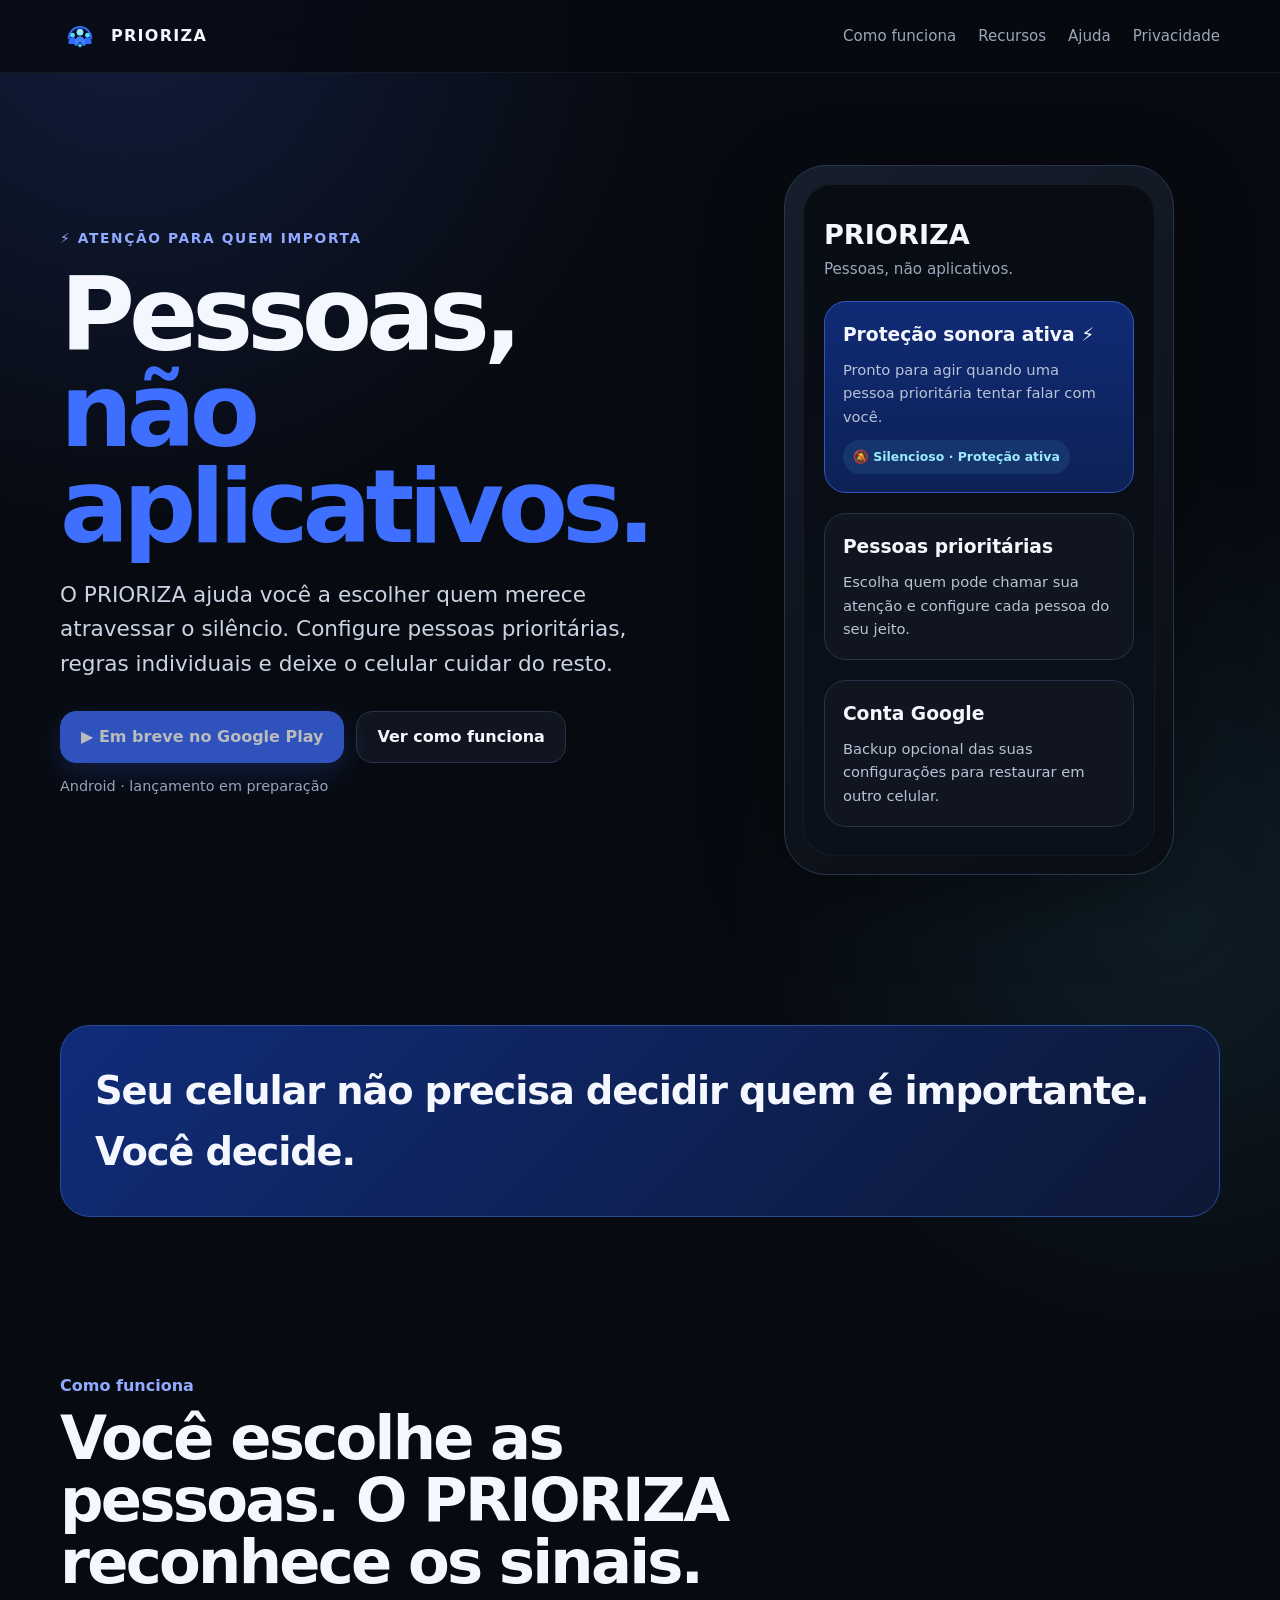
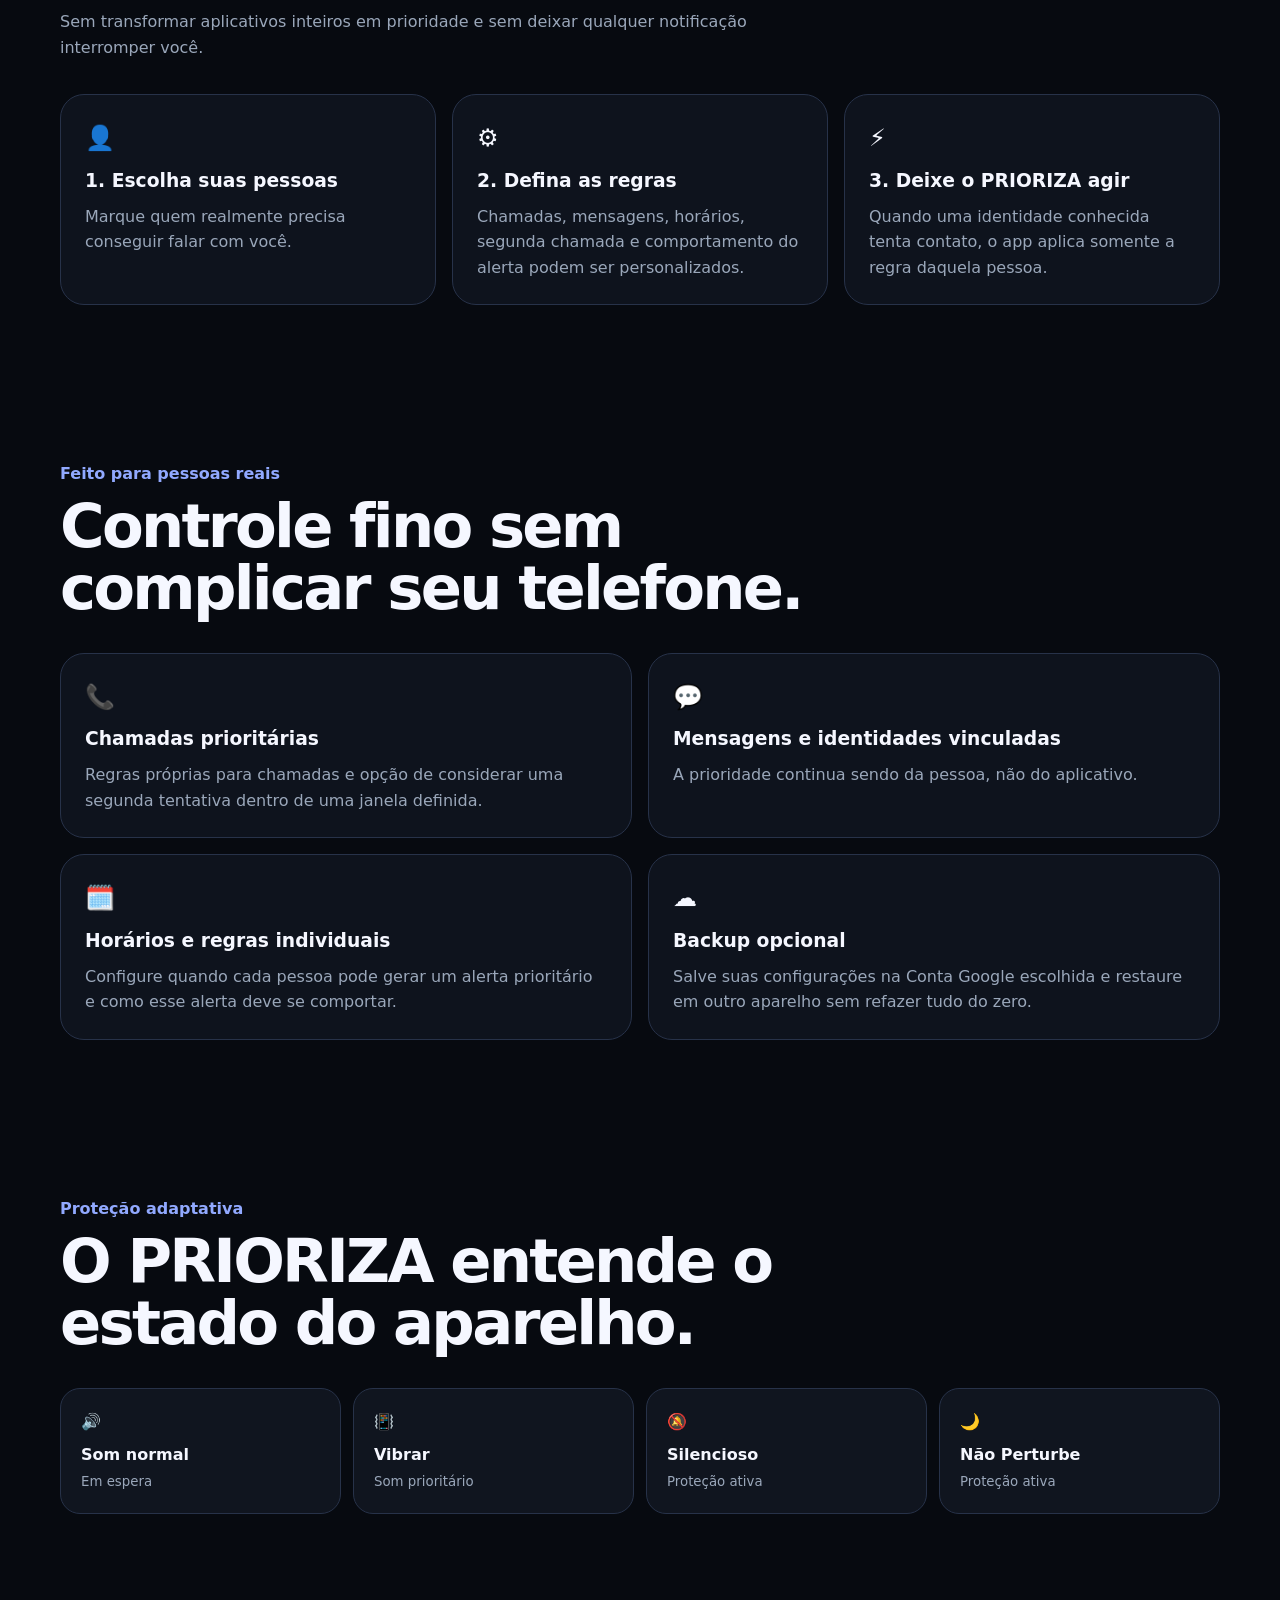
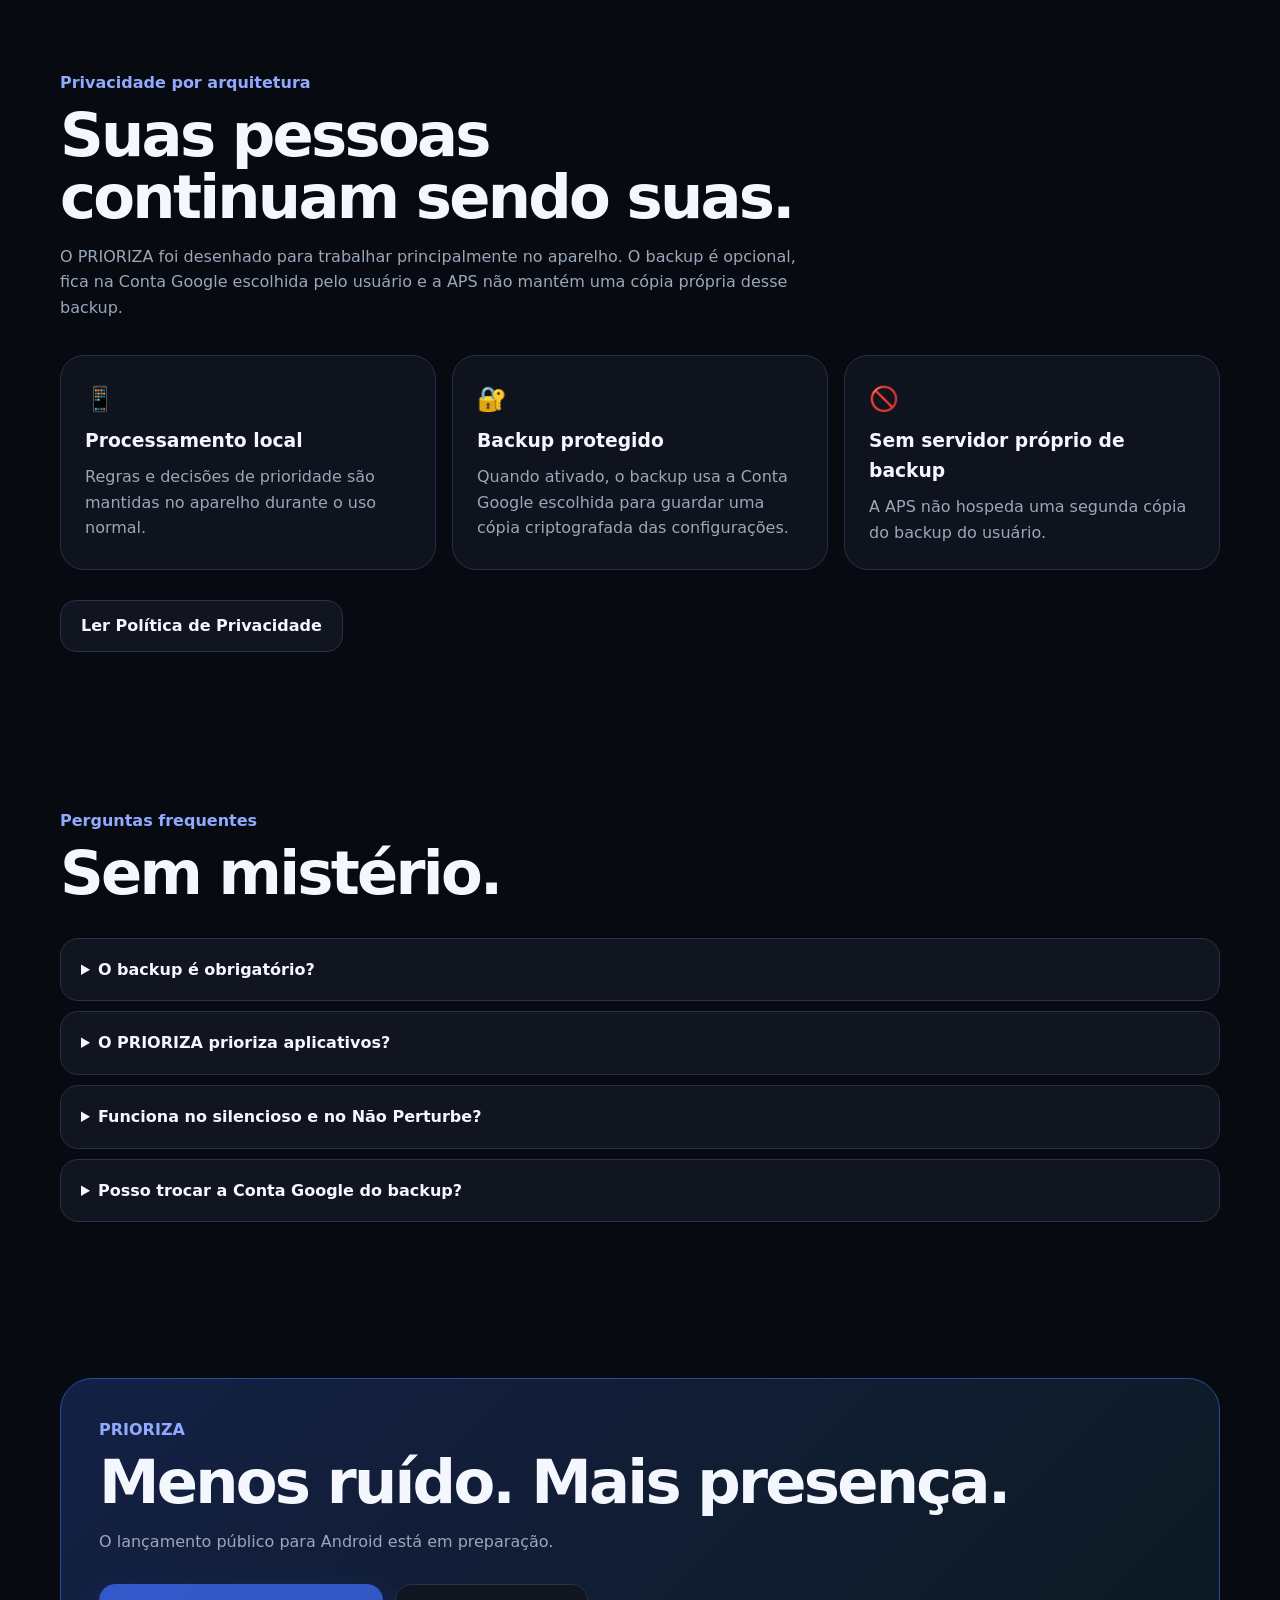
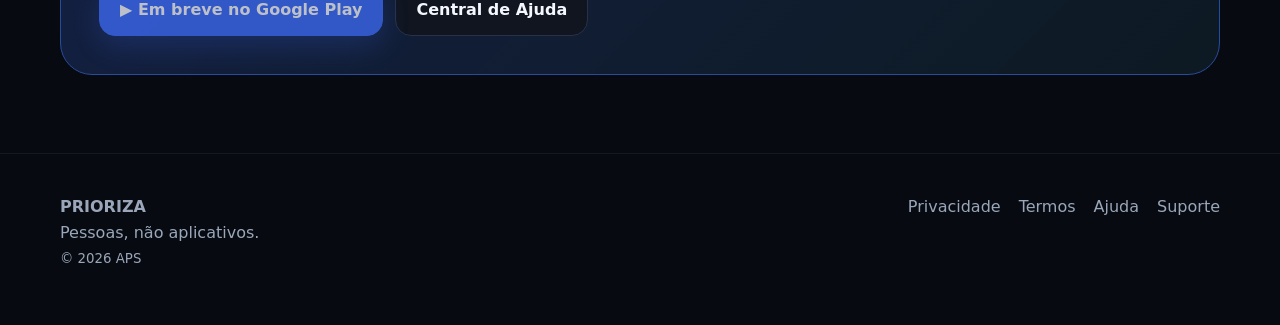
==== index.html @ 07814056 "Cria landing page oficial do PRIORIZA" ====
<!doctype html><html lang="pt-BR"><head><meta charset="utf-8"><meta name="viewport" content="width=device-width,initial-scale=1"><meta name="description" content="PRIORIZA — pessoas, não aplicativos. Escolha quem pode chamar sua atenção quando realmente importa."><meta name="theme-color" content="#070A10"><title>PRIORIZA — Pessoas, não aplicativos.</title><link rel="icon" href="assets/logo.svg"><link rel="stylesheet" href="styles.css"></head><body>
<header class="nav"><div class="container nav-in"><a class="brand" href="./"><img src="assets/logo.svg" alt=""><span>PRIORIZA</span></a><nav class="nav-links"><a href="#como-funciona">Como funciona</a><a href="#recursos">Recursos</a><a href="ajuda/">Ajuda</a><a href="privacidade/">Privacidade</a></nav></div></header>
<main>
<section class="hero"><div class="container hero-grid"><div><div class="eyebrow">⚡ Atenção para quem importa</div><h1>Pessoas, <span>não aplicativos.</span></h1><p class="lead">O PRIORIZA ajuda você a escolher quem merece atravessar o silêncio. Configure pessoas prioritárias, regras individuais e deixe o celular cuidar do resto.</p><div class="actions"><a class="btn btn-primary btn-disabled" href="#google-play" data-play-link aria-disabled="true">▶ Em breve no Google Play</a><a class="btn btn-secondary" href="#como-funciona">Ver como funciona</a></div><p class="note">Android · lançamento em preparação</p></div>
<div class="phone"><div class="phone-screen"><div class="phone-title">PRIORIZA</div><div class="phone-sub">Pessoas, não aplicativos.</div><div class="app-card active"><h3>Proteção sonora ativa ⚡</h3><p>Pronto para agir quando uma pessoa prioritária tentar falar com você.</p><span class="pill">🔕 Silencioso · Proteção ativa</span></div><div class="app-card"><h3>Pessoas prioritárias</h3><p>Escolha quem pode chamar sua atenção e configure cada pessoa do seu jeito.</p></div><div class="app-card"><h3>Conta Google</h3><p>Backup opcional das suas configurações para restaurar em outro celular.</p></div></div></div></div></section>
<section class="section"><div class="container"><div class="quote">Seu celular não precisa decidir quem é importante. Você decide.</div></div></section>
<section class="section" id="como-funciona"><div class="container"><div class="section-head"><div class="kicker">Como funciona</div><h2>Você escolhe as pessoas. O PRIORIZA reconhece os sinais.</h2><p>Sem transformar aplicativos inteiros em prioridade e sem deixar qualquer notificação interromper você.</p></div><div class="grid-3"><article class="card"><div class="icon">👤</div><h3>1. Escolha suas pessoas</h3><p>Marque quem realmente precisa conseguir falar com você.</p></article><article class="card"><div class="icon">⚙️</div><h3>2. Defina as regras</h3><p>Chamadas, mensagens, horários, segunda chamada e comportamento do alerta podem ser personalizados.</p></article><article class="card"><div class="icon">⚡</div><h3>3. Deixe o PRIORIZA agir</h3><p>Quando uma identidade conhecida tenta contato, o app aplica somente a regra daquela pessoa.</p></article></div></div></section>
<section class="section" id="recursos"><div class="container"><div class="section-head"><div class="kicker">Feito para pessoas reais</div><h2>Controle fino sem complicar seu telefone.</h2></div><div class="grid-2"><article class="card"><div class="icon">📞</div><h3>Chamadas prioritárias</h3><p>Regras próprias para chamadas e opção de considerar uma segunda tentativa dentro de uma janela definida.</p></article><article class="card"><div class="icon">💬</div><h3>Mensagens e identidades vinculadas</h3><p>A prioridade continua sendo da pessoa, não do aplicativo.</p></article><article class="card"><div class="icon">🗓️</div><h3>Horários e regras individuais</h3><p>Configure quando cada pessoa pode gerar um alerta prioritário e como esse alerta deve se comportar.</p></article><article class="card"><div class="icon">☁️</div><h3>Backup opcional</h3><p>Salve suas configurações na Conta Google escolhida e restaure em outro aparelho sem refazer tudo do zero.</p></article></div></div></section>
<section class="section"><div class="container"><div class="section-head"><div class="kicker">Proteção adaptativa</div><h2>O PRIORIZA entende o estado do aparelho.</h2></div><div class="modes"><div class="mode"><span>🔊</span><strong>Som normal</strong><small>Em espera</small></div><div class="mode"><span>📳</span><strong>Vibrar</strong><small>Som prioritário</small></div><div class="mode"><span>🔕</span><strong>Silencioso</strong><small>Proteção ativa</small></div><div class="mode"><span>🌙</span><strong>Não Perturbe</strong><small>Proteção ativa</small></div></div></div></section>
<section class="section"><div class="container"><div class="section-head"><div class="kicker">Privacidade por arquitetura</div><h2>Suas pessoas continuam sendo suas.</h2><p>O PRIORIZA foi desenhado para trabalhar principalmente no aparelho. O backup é opcional, fica na Conta Google escolhida pelo usuário e a APS não mantém uma cópia própria desse backup.</p></div><div class="grid-3"><article class="card"><div class="icon">📱</div><h3>Processamento local</h3><p>Regras e decisões de prioridade são mantidas no aparelho durante o uso normal.</p></article><article class="card"><div class="icon">🔐</div><h3>Backup protegido</h3><p>Quando ativado, o backup usa a Conta Google escolhida para guardar uma cópia criptografada das configurações.</p></article><article class="card"><div class="icon">🚫</div><h3>Sem servidor próprio de backup</h3><p>A APS não hospeda uma segunda cópia do backup do usuário.</p></article></div><div class="actions"><a class="btn btn-secondary" href="privacidade/">Ler Política de Privacidade</a></div></div></section>
<section class="section"><div class="container"><div class="section-head"><div class="kicker">Perguntas frequentes</div><h2>Sem mistério.</h2></div><div class="faq"><details><summary>O backup é obrigatório?</summary><p>Não. O PRIORIZA funciona sem Conta Google. O backup é uma opção para facilitar a restauração em outro aparelho.</p></details><details><summary>O PRIORIZA prioriza aplicativos?</summary><p>Não. A proposta é priorizar pessoas e aplicar regras apenas quando o app consegue reconhecer uma identidade vinculada àquela pessoa.</p></details><details><summary>Funciona no silencioso e no Não Perturbe?</summary><p>O PRIORIZA possui uma proteção própria preparada para esses estados, respeitando as permissões e configurações do Android.</p></details><details><summary>Posso trocar a Conta Google do backup?</summary><p>Sim. A área Conta permite visualizar o e-mail conectado e escolher outra Conta Google.</p></details></div></div></section>
<section class="section"><div class="container cta"><div class="kicker">PRIORIZA</div><h2>Menos ruído. Mais presença.</h2><p class="muted">O lançamento público para Android está em preparação.</p><div class="actions"><a class="btn btn-primary btn-disabled" href="#google-play" data-play-link>▶ Em breve no Google Play</a><a class="btn btn-secondary" href="ajuda/">Central de Ajuda</a></div></div></section>
</main>
<footer class="footer"><div class="container footer-in"><div><strong>PRIORIZA</strong><br>Pessoas, não aplicativos.<br><small>© <span data-year></span> APS</small></div><div class="footer-links"><a href="privacidade/">Privacidade</a><a href="termos/">Termos</a><a href="ajuda/">Ajuda</a><a href="suporte/">Suporte</a></div></div></footer><script src="script.js"></script></body></html>
---- styles.css ----
:root{--primary:#3F6FFF;--primary2:#2F6BFF;--cyan:#59D7FF;--bg:#070A10;--surface:#10151F;--surface2:#171E2B;--text:#F5F7FF;--muted:#9AA7BA;--outline:#273249;--max:1160px}
*{box-sizing:border-box}html{scroll-behavior:smooth}body{margin:0;background:radial-gradient(circle at 10% 0%,rgba(63,111,255,.18),transparent 34rem),radial-gradient(circle at 92% 18%,rgba(89,215,255,.09),transparent 28rem),var(--bg);color:var(--text);font:16px/1.6 Inter,ui-sans-serif,system-ui,-apple-system,BlinkMacSystemFont,"Segoe UI",sans-serif}a{color:inherit;text-decoration:none}.container{width:min(calc(100% - 32px),var(--max));margin:auto}.nav{position:sticky;top:0;z-index:20;background:rgba(7,10,16,.78);backdrop-filter:blur(18px);border-bottom:1px solid rgba(255,255,255,.06)}.nav-in{height:72px;display:flex;align-items:center;justify-content:space-between;gap:22px}.brand{display:flex;align-items:center;gap:11px;font-weight:900;letter-spacing:.08em}.brand img{width:40px;height:40px}.nav-links{display:flex;gap:22px;color:var(--muted);font-size:.94rem}.nav-links a:hover{color:var(--text)}
.hero{padding:92px 0 72px}.hero-grid{display:grid;grid-template-columns:1.12fr .88fr;gap:64px;align-items:center}.eyebrow{color:#91A9FF;font-weight:800;font-size:.86rem;text-transform:uppercase;letter-spacing:.12em}h1{font-size:clamp(3.2rem,8vw,6.7rem);line-height:.94;margin:18px 0 22px;letter-spacing:-.06em}h1 span{color:var(--primary)}.lead{font-size:clamp(1.08rem,2vw,1.35rem);color:#CAD4E5;max-width:720px}.actions{display:flex;flex-wrap:wrap;gap:12px;margin-top:30px}.btn{display:inline-flex;align-items:center;justify-content:center;gap:10px;min-height:52px;padding:0 20px;border-radius:16px;border:1px solid var(--outline);font-weight:800;transition:.2s ease}.btn:hover{transform:translateY(-1px)}.btn-primary{background:var(--primary);border-color:var(--primary);color:#fff;box-shadow:0 10px 30px rgba(63,111,255,.28)}.btn-secondary{background:var(--surface)}.btn-disabled{opacity:.72;cursor:not-allowed}.note{margin-top:12px;color:var(--muted);font-size:.9rem}
.phone{max-width:390px;margin:auto;padding:18px;border-radius:42px;background:linear-gradient(145deg,#161D2B,#090D14);border:1px solid #2A3650;box-shadow:0 22px 80px rgba(0,0,0,.38)}.phone-screen{min-height:620px;border-radius:30px;padding:28px 20px;background:linear-gradient(180deg,#080C13,#0B111B);border:1px solid rgba(255,255,255,.05)}.phone-title{font-size:1.7rem;font-weight:900}.phone-sub{color:var(--muted);font-size:.95rem}.app-card{margin-top:20px;background:var(--surface);border:1px solid var(--outline);border-radius:22px;padding:18px}.app-card.active{background:linear-gradient(180deg,rgba(16,44,122,.96),rgba(16,44,122,.64));border-color:#3157B8}.app-card h3{margin:0 0 8px}.app-card p{margin:0;color:#B8C3D6;font-size:.92rem}.pill{display:inline-flex;margin-top:12px;padding:7px 10px;border-radius:999px;background:rgba(89,215,255,.1);color:#9BEAFF;font-size:.78rem;font-weight:800}
.section{padding:78px 0}.section-head{max-width:760px;margin-bottom:34px}.kicker{color:#91A9FF;font-weight:800}h2{font-size:clamp(2.1rem,5vw,3.8rem);line-height:1.02;letter-spacing:-.045em;margin:8px 0 14px}.section-head p,.muted{color:var(--muted)}.grid-3{display:grid;grid-template-columns:repeat(3,1fr);gap:16px}.grid-2{display:grid;grid-template-columns:repeat(2,1fr);gap:16px}.card{background:rgba(16,21,31,.84);border:1px solid var(--outline);border-radius:24px;padding:24px}.card h3{margin:8px 0}.card p{margin:0;color:var(--muted)}.icon{font-size:1.5rem}.quote{padding:34px;border-radius:30px;background:linear-gradient(135deg,#102C7A,#0D1836);border:1px solid #284C9D;font-size:clamp(1.5rem,4vw,2.4rem);font-weight:900;letter-spacing:-.03em}.modes{display:grid;grid-template-columns:repeat(4,1fr);gap:12px}.mode{padding:20px;border-radius:20px;background:var(--surface);border:1px solid var(--outline)}.mode strong{display:block;margin-top:8px}.mode small{color:var(--muted)}
.faq{display:grid;gap:10px}details{background:var(--surface);border:1px solid var(--outline);border-radius:18px;padding:18px 20px}summary{cursor:pointer;font-weight:800}details p{color:var(--muted);margin-bottom:0}.cta{padding:38px;border-radius:32px;background:linear-gradient(135deg,rgba(63,111,255,.22),rgba(89,215,255,.08));border:1px solid #284C9D}.footer{padding:40px 0 54px;border-top:1px solid rgba(255,255,255,.06);color:var(--muted)}.footer-in{display:flex;justify-content:space-between;gap:24px;flex-wrap:wrap}.footer-links{display:flex;gap:18px;flex-wrap:wrap}
.legal{padding:64px 0 90px}.legal article{max-width:860px}.legal h1{font-size:clamp(2.6rem,6vw,4.5rem)}.legal h2{font-size:1.55rem;letter-spacing:-.02em;margin-top:38px}.legal h3{margin-top:28px}.legal p,.legal li{color:#C4CDDA}.notice{background:#111A2A;border:1px solid #29446F;border-radius:18px;padding:16px 18px;color:#CAD9F5;margin:20px 0}.breadcrumb{color:var(--muted);font-size:.92rem}.list{padding-left:20px}.tag{display:inline-flex;padding:6px 10px;border:1px solid var(--outline);border-radius:999px;color:#BFD0FF;font-size:.8rem}.help-grid{display:grid;grid-template-columns:repeat(2,1fr);gap:16px}.help-link{display:block}.help-link:hover{border-color:#3F6FFF}
@media(max-width:900px){.hero-grid{grid-template-columns:1fr;gap:40px}.phone{max-width:360px}.grid-3,.modes{grid-template-columns:repeat(2,1fr)}}@media(max-width:640px){.nav-links{display:none}.hero{padding-top:56px}.grid-3,.grid-2,.modes,.help-grid{grid-template-columns:1fr}.section{padding:58px 0}.phone-screen{min-height:540px}}
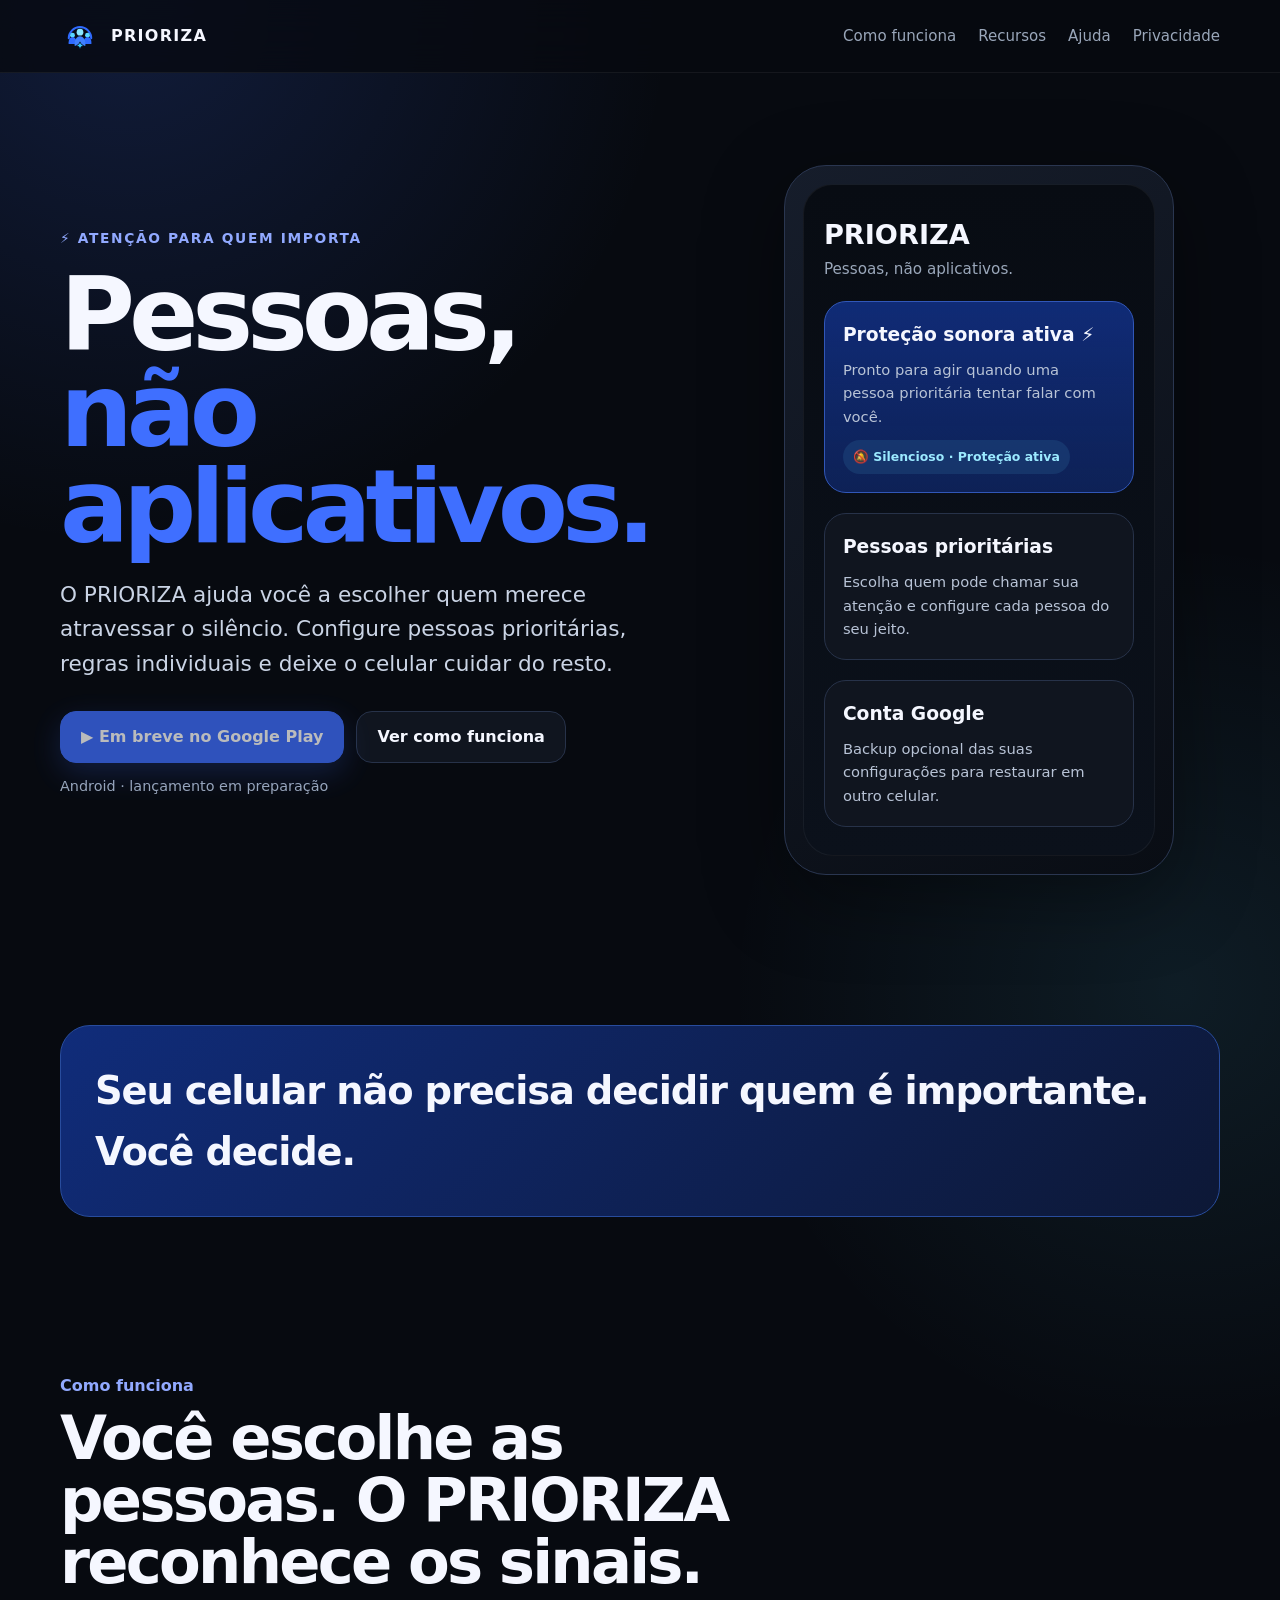
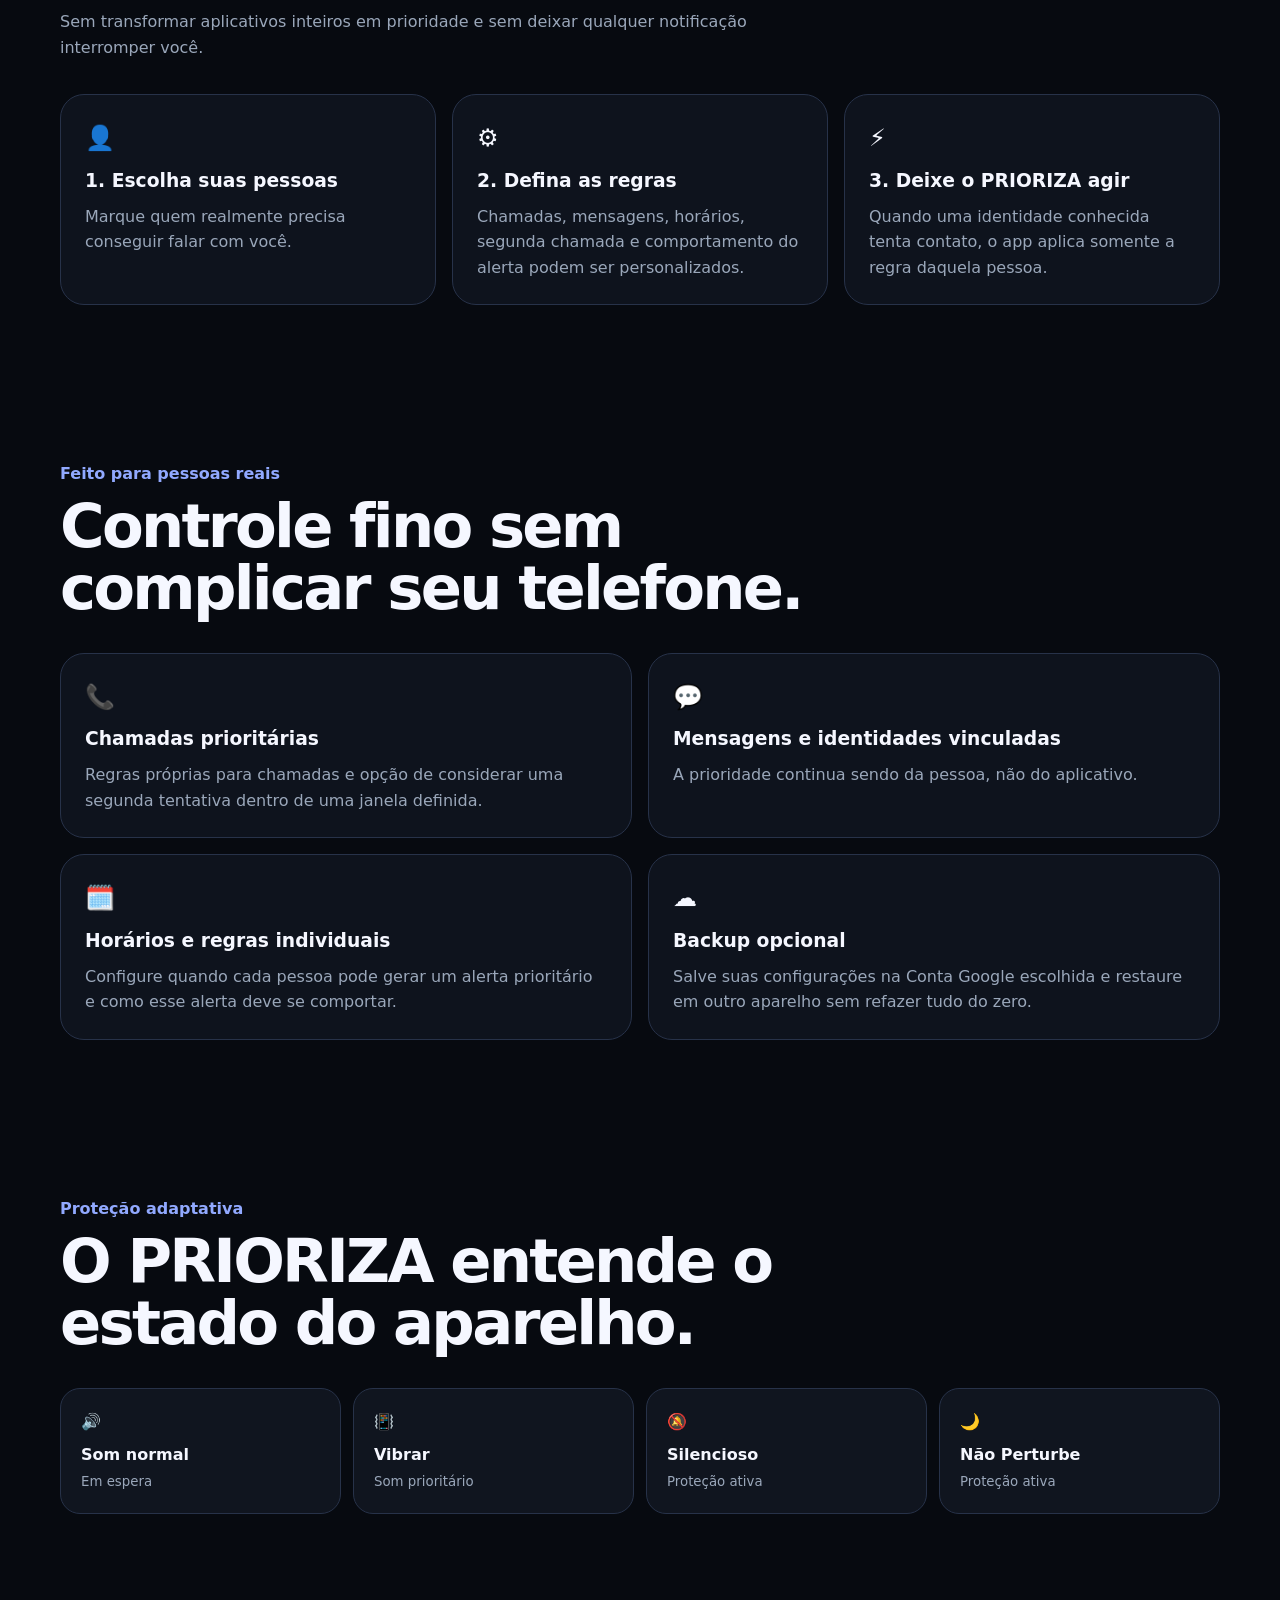
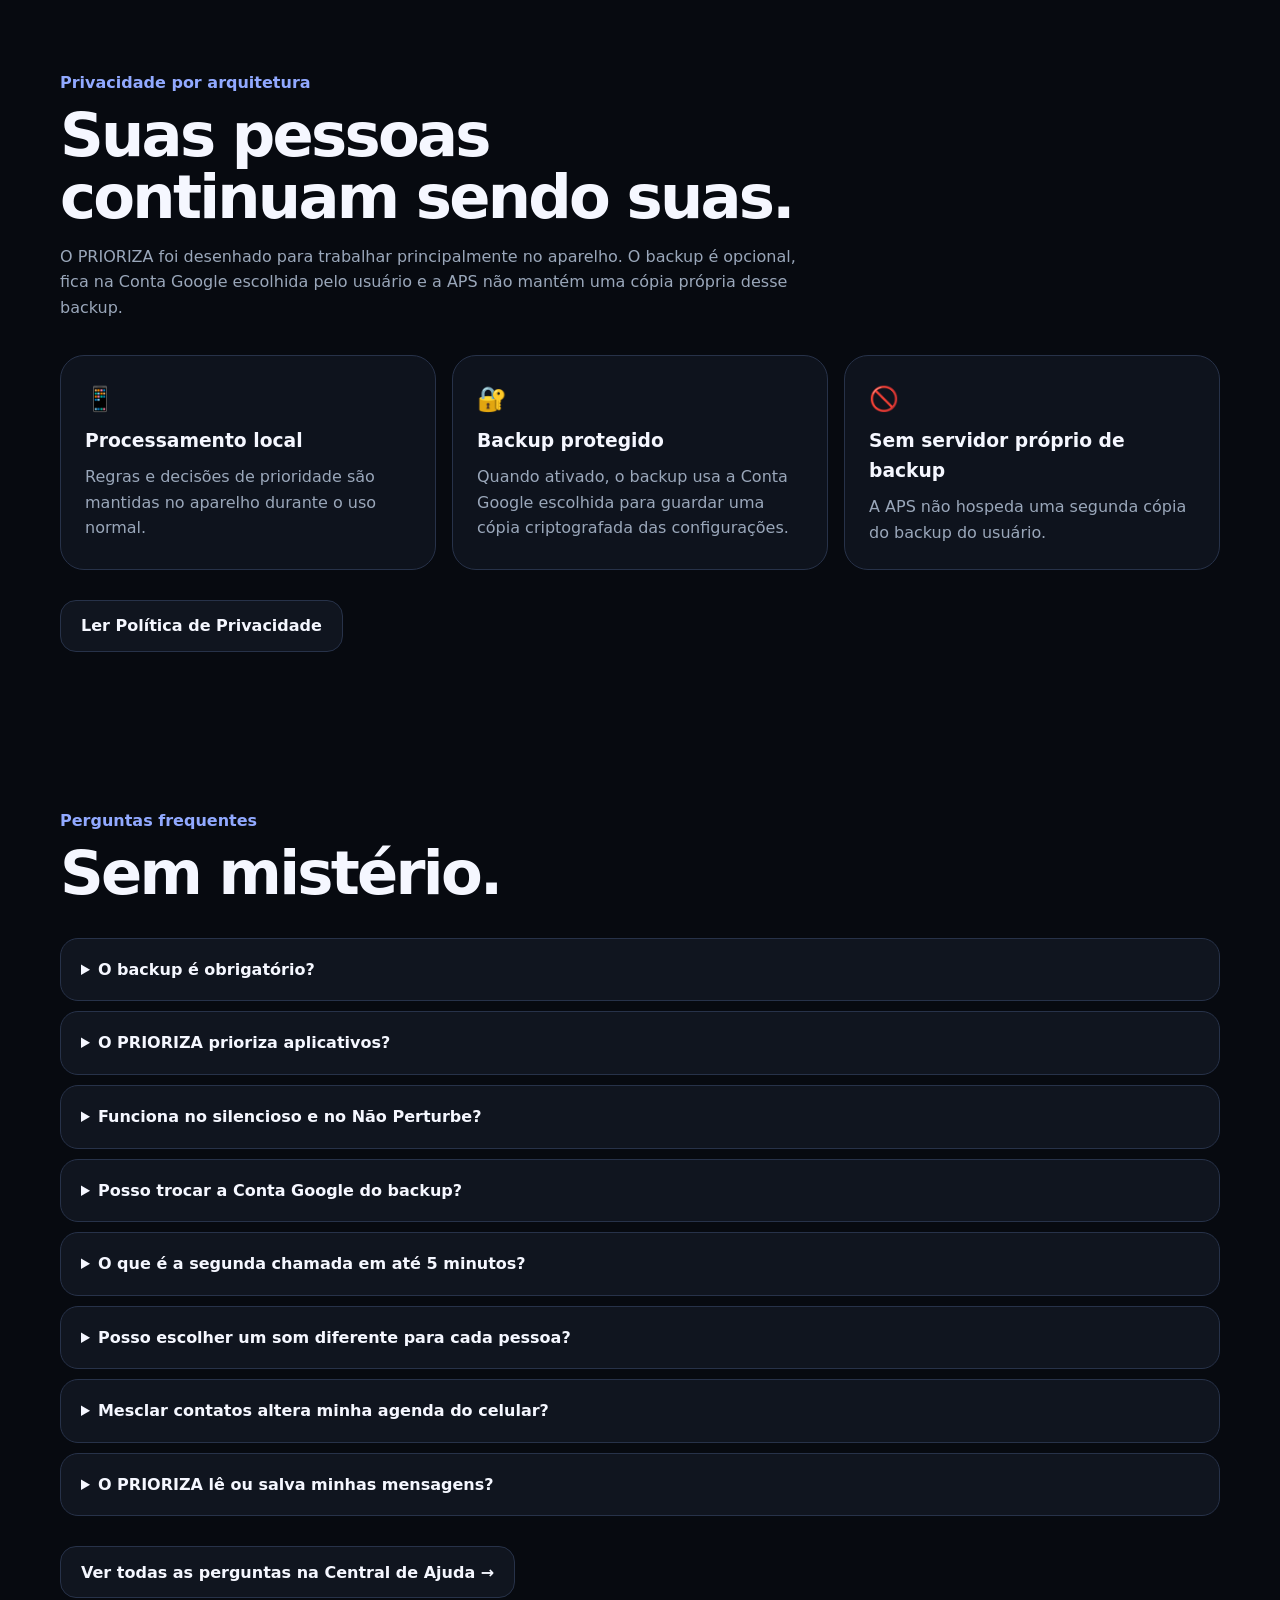
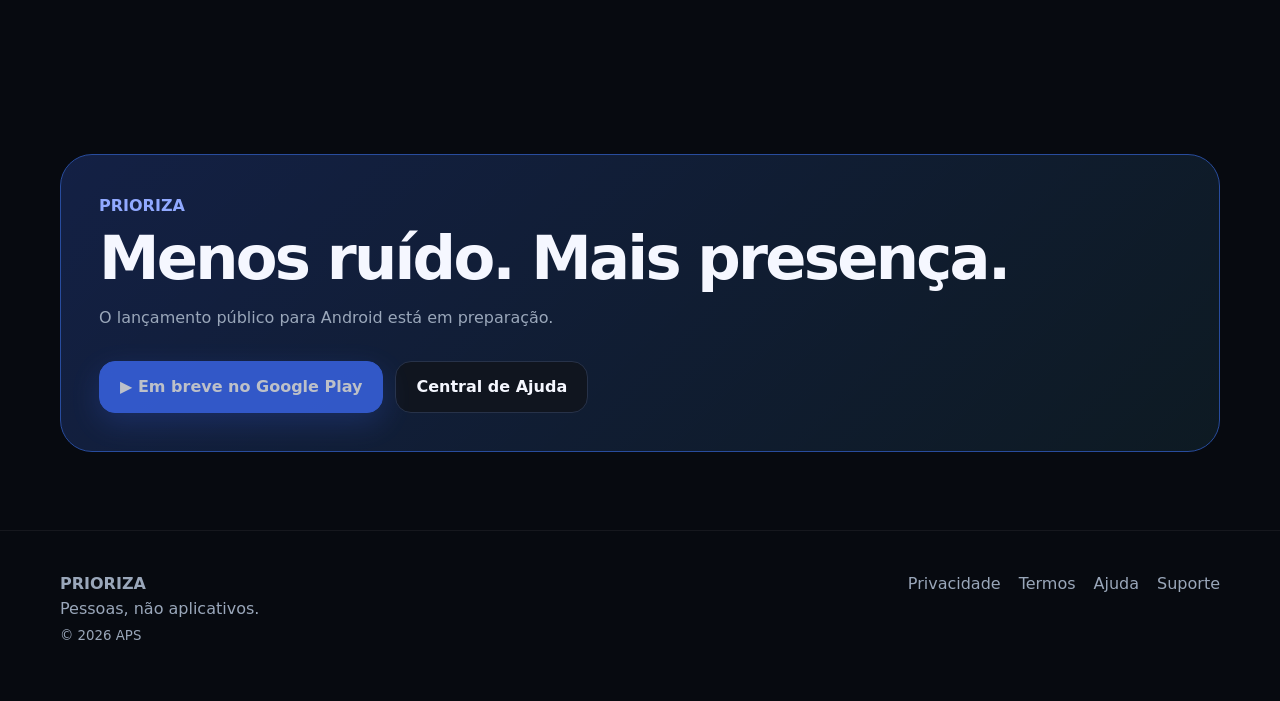
==== commit a26c02a6: "Amplia FAQ da página inicial" ====
--- a/index.html
+++ b/index.html
@@ -8,7 +8,7 @@
 <section class="section" id="recursos"><div class="container"><div class="section-head"><div class="kicker">Feito para pessoas reais</div><h2>Controle fino sem complicar seu telefone.</h2></div><div class="grid-2"><article class="card"><div class="icon">📞</div><h3>Chamadas prioritárias</h3><p>Regras próprias para chamadas e opção de considerar uma segunda tentativa dentro de uma janela definida.</p></article><article class="card"><div class="icon">💬</div><h3>Mensagens e identidades vinculadas</h3><p>A prioridade continua sendo da pessoa, não do aplicativo.</p></article><article class="card"><div class="icon">🗓️</div><h3>Horários e regras individuais</h3><p>Configure quando cada pessoa pode gerar um alerta prioritário e como esse alerta deve se comportar.</p></article><article class="card"><div class="icon">☁️</div><h3>Backup opcional</h3><p>Salve suas configurações na Conta Google escolhida e restaure em outro aparelho sem refazer tudo do zero.</p></article></div></div></section>
 <section class="section"><div class="container"><div class="section-head"><div class="kicker">Proteção adaptativa</div><h2>O PRIORIZA entende o estado do aparelho.</h2></div><div class="modes"><div class="mode"><span>🔊</span><strong>Som normal</strong><small>Em espera</small></div><div class="mode"><span>📳</span><strong>Vibrar</strong><small>Som prioritário</small></div><div class="mode"><span>🔕</span><strong>Silencioso</strong><small>Proteção ativa</small></div><div class="mode"><span>🌙</span><strong>Não Perturbe</strong><small>Proteção ativa</small></div></div></div></section>
 <section class="section"><div class="container"><div class="section-head"><div class="kicker">Privacidade por arquitetura</div><h2>Suas pessoas continuam sendo suas.</h2><p>O PRIORIZA foi desenhado para trabalhar principalmente no aparelho. O backup é opcional, fica na Conta Google escolhida pelo usuário e a APS não mantém uma cópia própria desse backup.</p></div><div class="grid-3"><article class="card"><div class="icon">📱</div><h3>Processamento local</h3><p>Regras e decisões de prioridade são mantidas no aparelho durante o uso normal.</p></article><article class="card"><div class="icon">🔐</div><h3>Backup protegido</h3><p>Quando ativado, o backup usa a Conta Google escolhida para guardar uma cópia criptografada das configurações.</p></article><article class="card"><div class="icon">🚫</div><h3>Sem servidor próprio de backup</h3><p>A APS não hospeda uma segunda cópia do backup do usuário.</p></article></div><div class="actions"><a class="btn btn-secondary" href="privacidade/">Ler Política de Privacidade</a></div></div></section>
-<section class="section"><div class="container"><div class="section-head"><div class="kicker">Perguntas frequentes</div><h2>Sem mistério.</h2></div><div class="faq"><details><summary>O backup é obrigatório?</summary><p>Não. O PRIORIZA funciona sem Conta Google. O backup é uma opção para facilitar a restauração em outro aparelho.</p></details><details><summary>O PRIORIZA prioriza aplicativos?</summary><p>Não. A proposta é priorizar pessoas e aplicar regras apenas quando o app consegue reconhecer uma identidade vinculada àquela pessoa.</p></details><details><summary>Funciona no silencioso e no Não Perturbe?</summary><p>O PRIORIZA possui uma proteção própria preparada para esses estados, respeitando as permissões e configurações do Android.</p></details><details><summary>Posso trocar a Conta Google do backup?</summary><p>Sim. A área Conta permite visualizar o e-mail conectado e escolher outra Conta Google.</p></details></div></div></section>
+<section class="section"><div class="container"><div class="section-head"><div class="kicker">Perguntas frequentes</div><h2>Sem mistério.</h2></div><div class="faq"><details><summary>O backup é obrigatório?</summary><p>Não. O PRIORIZA funciona sem Conta Google. O backup é uma opção para facilitar a restauração em outro aparelho.</p></details><details><summary>O PRIORIZA prioriza aplicativos?</summary><p>Não. A prioridade pertence à pessoa. O PRIORIZA aplica as regras quando reconhece uma identidade vinculada a alguém que você marcou como prioritário.</p></details><details><summary>Funciona no silencioso e no Não Perturbe?</summary><p>Sim. O PRIORIZA foi criado para agir nesses estados, respeitando as permissões, regras configuradas e limitações do Android e do fabricante do aparelho.</p></details><details><summary>Posso trocar a Conta Google do backup?</summary><p>Sim. Em Ajustes → Conta, você pode ver a conta conectada, trocar de conta, atualizar, restaurar, excluir o backup ou desconectar a Conta Google.</p></details><details><summary>O que é a segunda chamada em até 5 minutos?</summary><p>Quando essa regra está ativa, a primeira tentativa não dispara o alerta prioritário do PRIORIZA. Se a mesma pessoa ligar novamente dentro de 5 minutos, a segunda tentativa pode alertar, desde que as outras regras dela também permitam.</p></details><details><summary>Posso escolher um som diferente para cada pessoa?</summary><p>Sim. Abra o perfil da pessoa e escolha um toque. A configuração fica associada somente àquela pessoa.</p></details><details><summary>Mesclar contatos altera minha agenda do celular?</summary><p>Não. A mesclagem acontece somente dentro do PRIORIZA e pode ser desfeita. Sua agenda do celular não é modificada.</p></details><details><summary>O PRIORIZA lê ou salva minhas mensagens?</summary><p>Alguns campos de texto de notificações podem ser lidos temporariamente em memória para reconhecimento e deduplicação. O conteúdo bruto não é mantido como histórico remoto de mensagens nem enviado para a APS.</p></details></div><div class="actions"><a class="btn btn-secondary" href="ajuda/#faq">Ver todas as perguntas na Central de Ajuda →</a></div></div></section>
 <section class="section"><div class="container cta"><div class="kicker">PRIORIZA</div><h2>Menos ruído. Mais presença.</h2><p class="muted">O lançamento público para Android está em preparação.</p><div class="actions"><a class="btn btn-primary btn-disabled" href="#google-play" data-play-link>▶ Em breve no Google Play</a><a class="btn btn-secondary" href="ajuda/">Central de Ajuda</a></div></div></section>
 </main>
 <footer class="footer"><div class="container footer-in"><div><strong>PRIORIZA</strong><br>Pessoas, não aplicativos.<br><small>© <span data-year></span> APS</small></div><div class="footer-links"><a href="privacidade/">Privacidade</a><a href="termos/">Termos</a><a href="ajuda/">Ajuda</a><a href="suporte/">Suporte</a></div></div></footer><script src="script.js"></script></body></html>
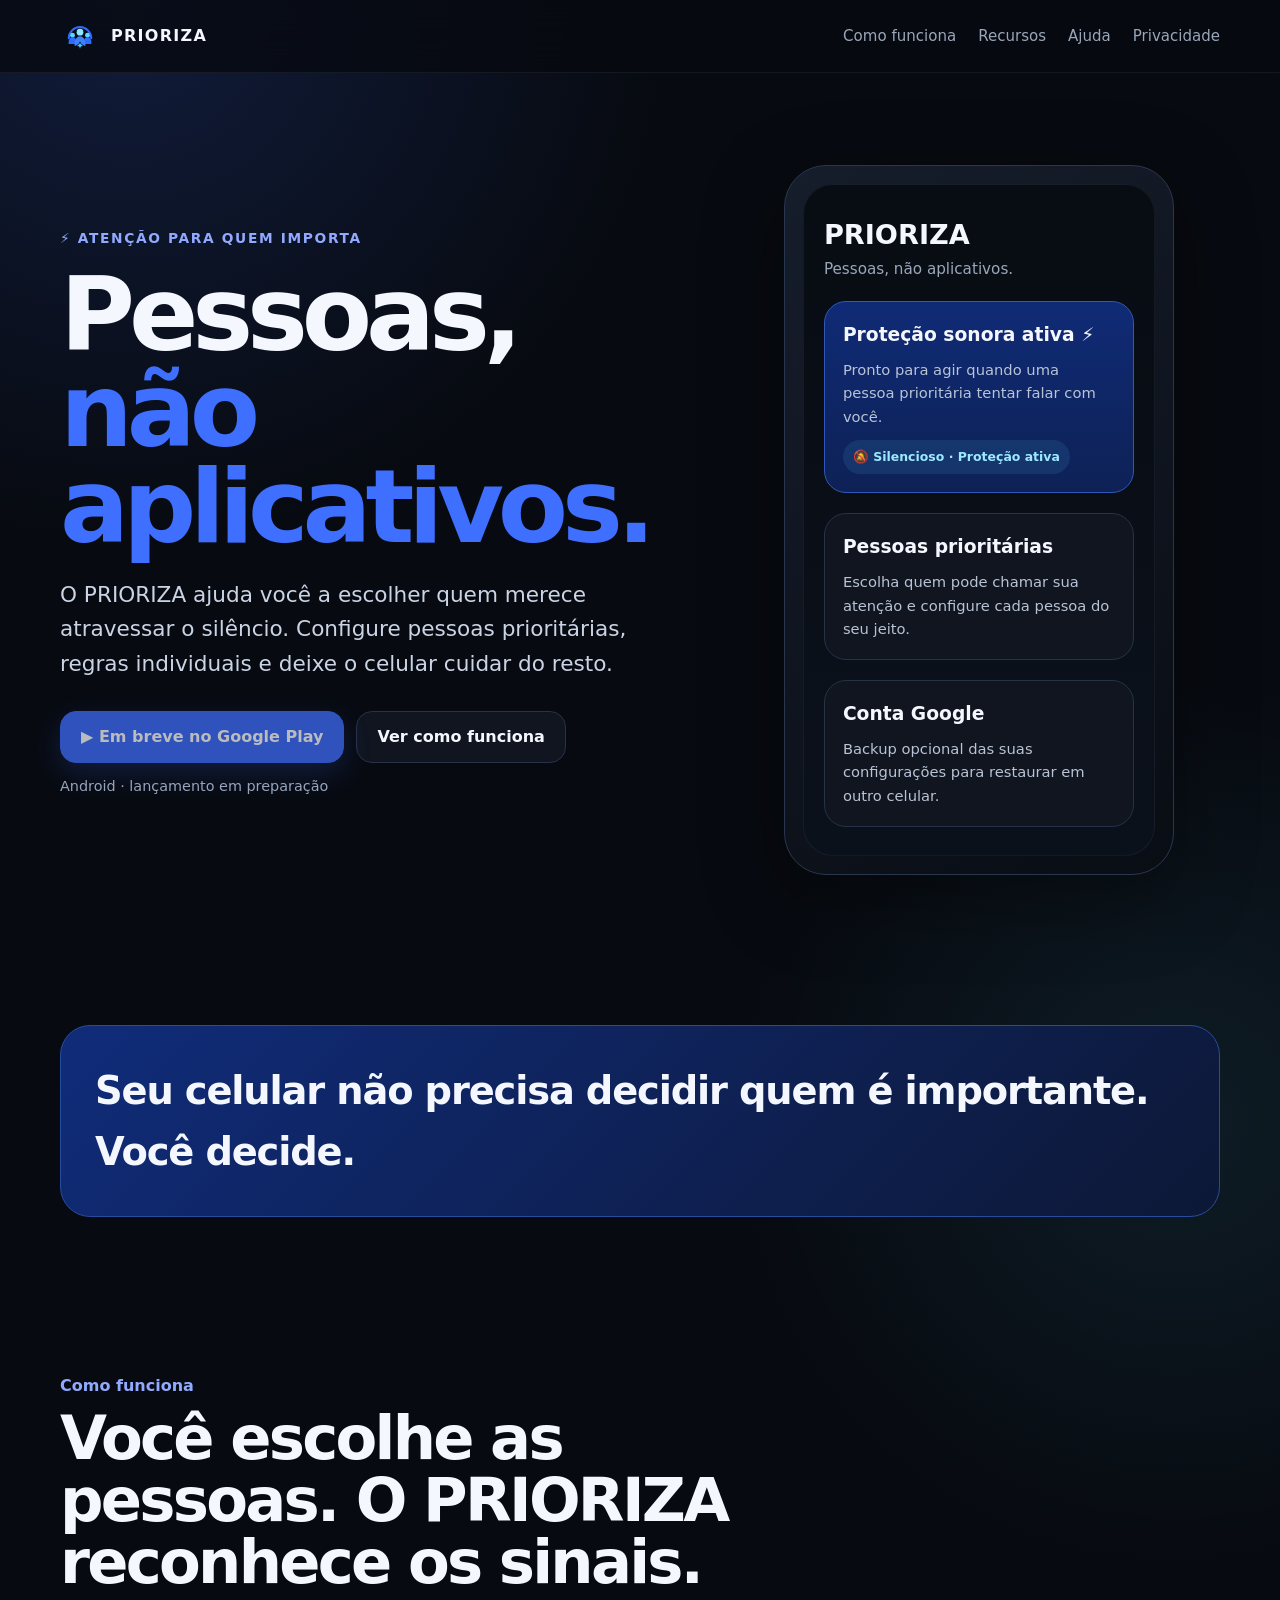
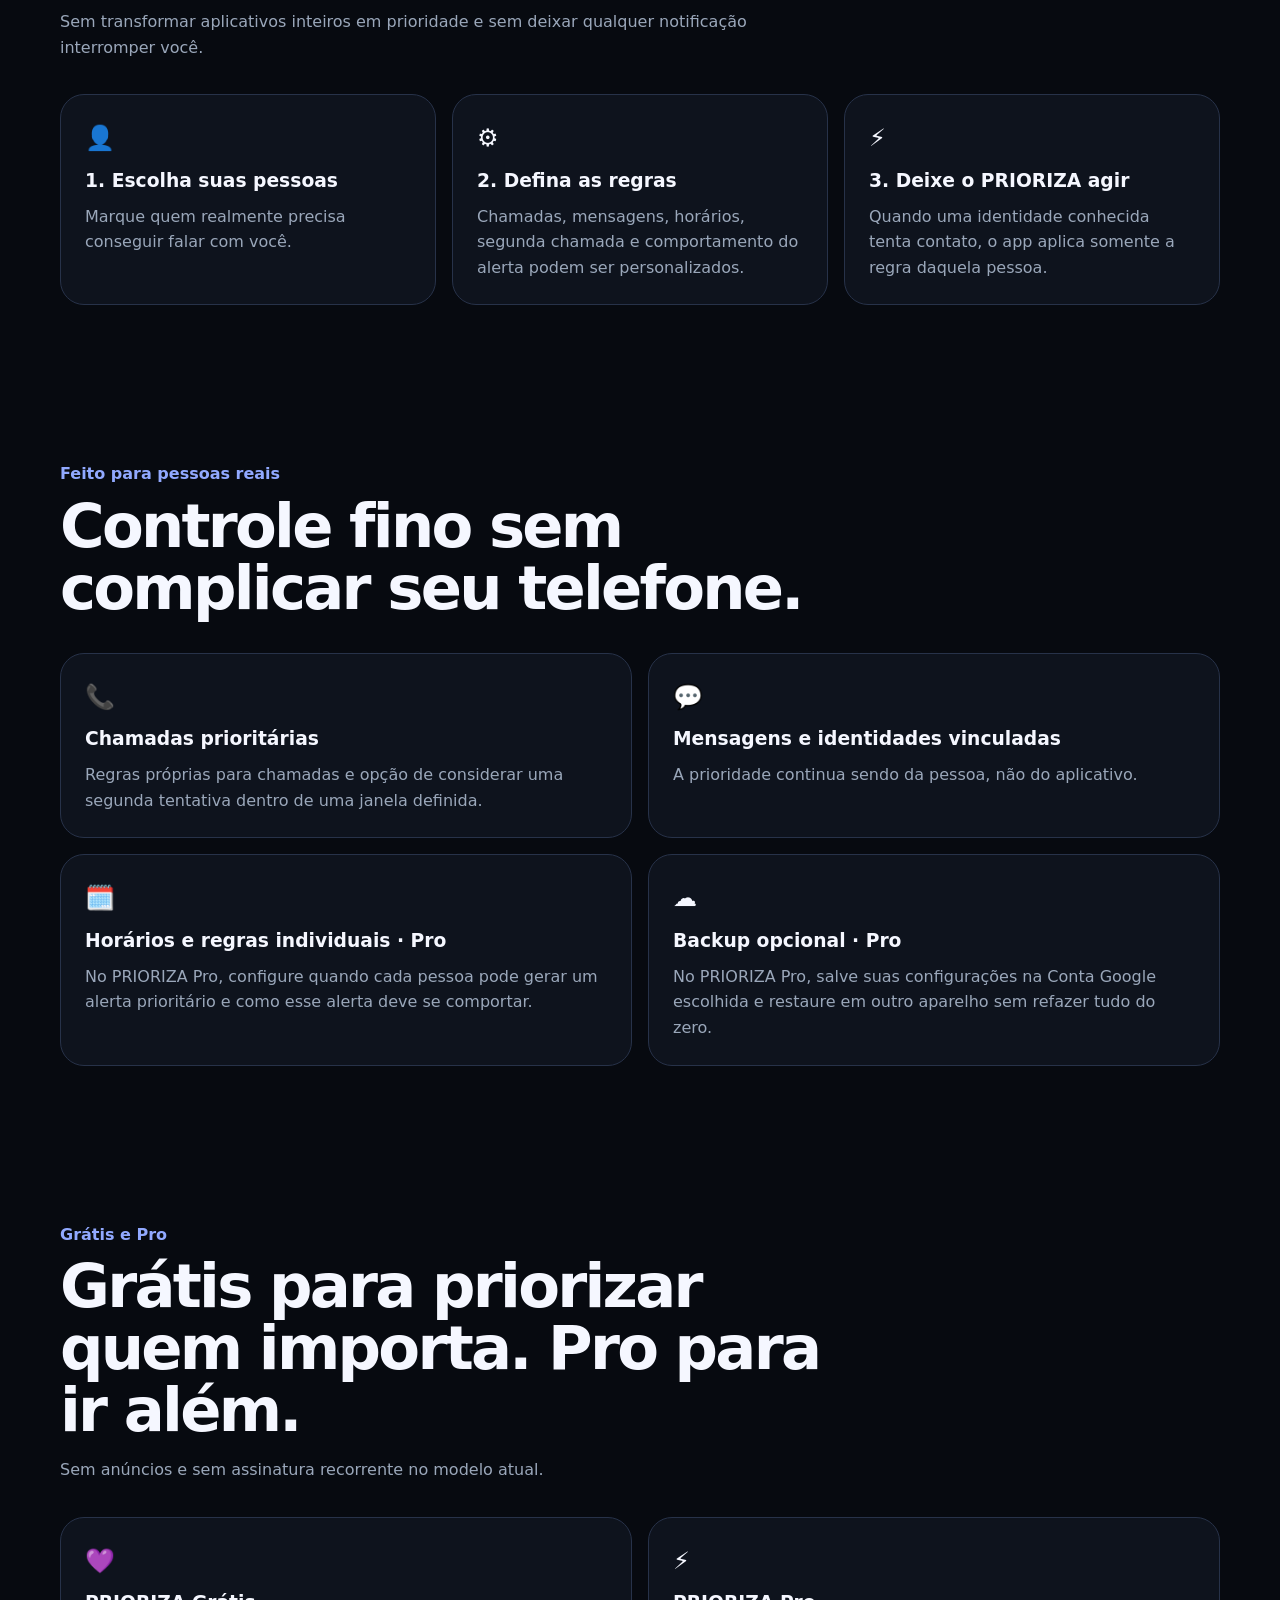
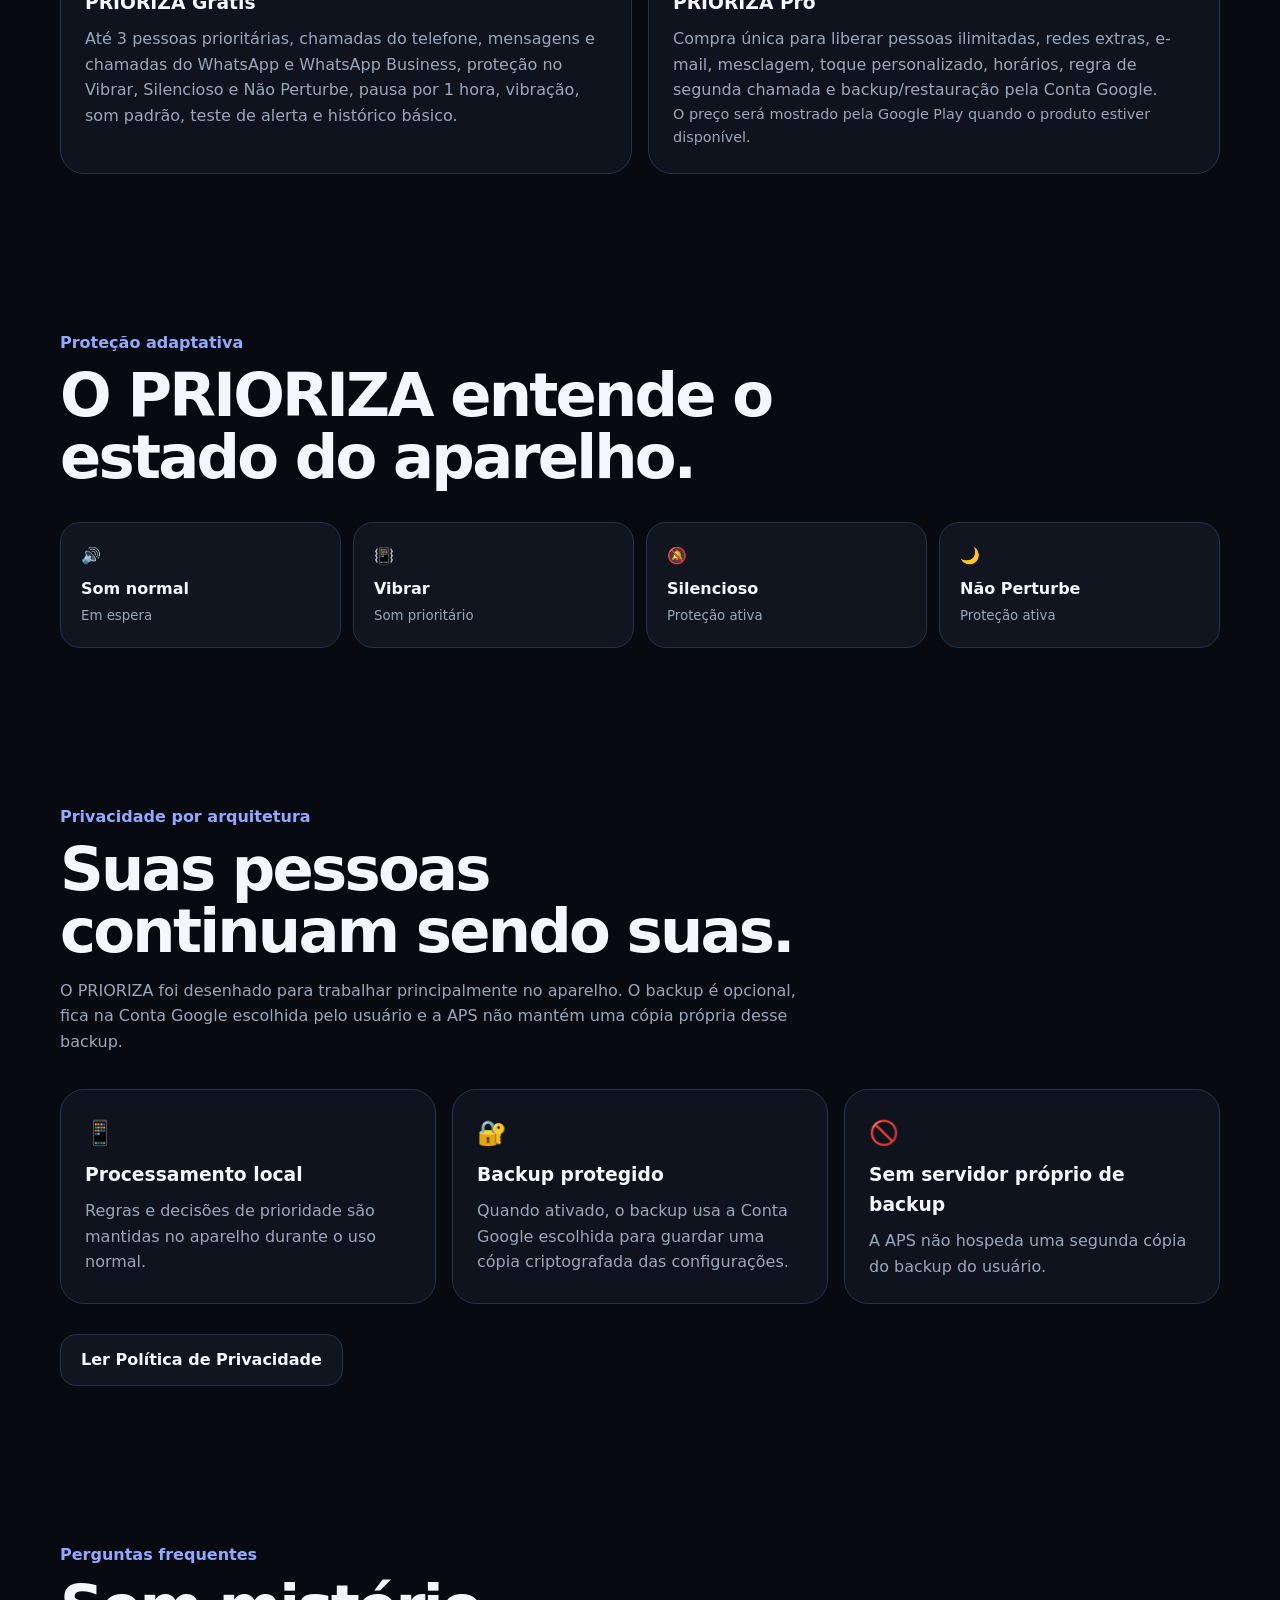
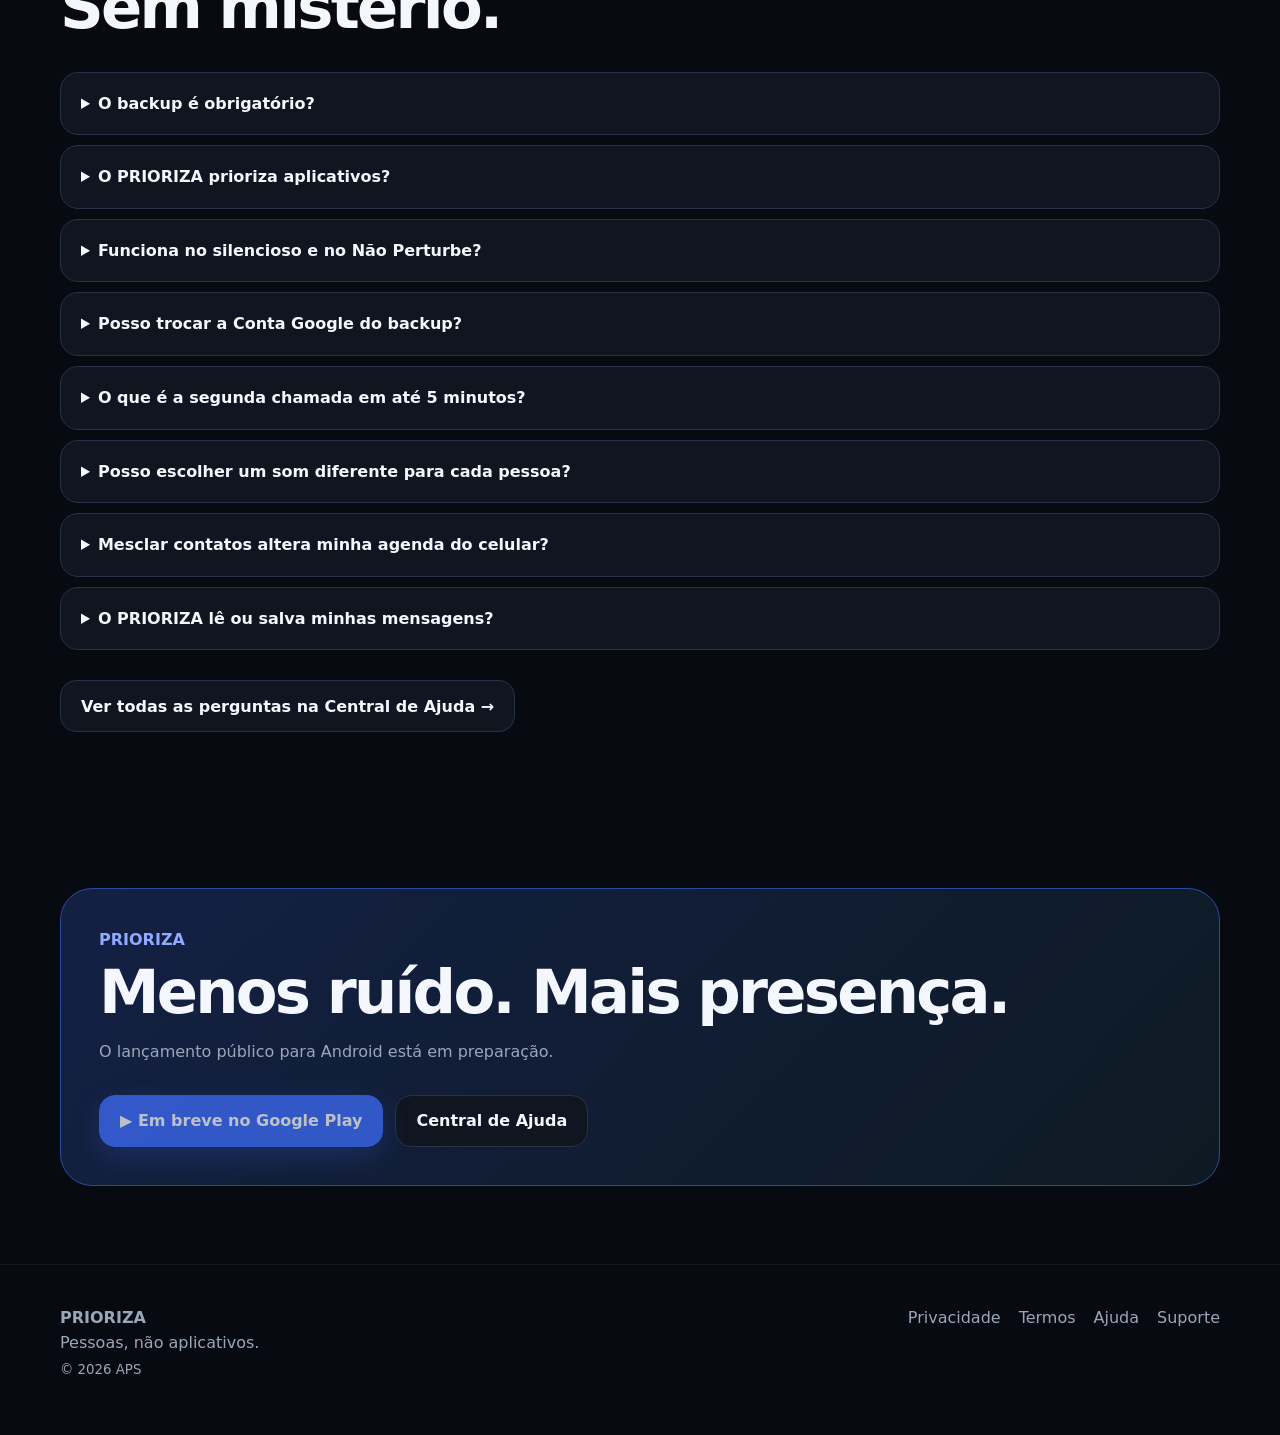
==== commit f2136054: "Present PRIORIZA Free and Pro on homepage" ====
--- a/index.html
+++ b/index.html
@@ -5,10 +5,11 @@
 <div class="phone"><div class="phone-screen"><div class="phone-title">PRIORIZA</div><div class="phone-sub">Pessoas, não aplicativos.</div><div class="app-card active"><h3>Proteção sonora ativa ⚡</h3><p>Pronto para agir quando uma pessoa prioritária tentar falar com você.</p><span class="pill">🔕 Silencioso · Proteção ativa</span></div><div class="app-card"><h3>Pessoas prioritárias</h3><p>Escolha quem pode chamar sua atenção e configure cada pessoa do seu jeito.</p></div><div class="app-card"><h3>Conta Google</h3><p>Backup opcional das suas configurações para restaurar em outro celular.</p></div></div></div></div></section>
 <section class="section"><div class="container"><div class="quote">Seu celular não precisa decidir quem é importante. Você decide.</div></div></section>
 <section class="section" id="como-funciona"><div class="container"><div class="section-head"><div class="kicker">Como funciona</div><h2>Você escolhe as pessoas. O PRIORIZA reconhece os sinais.</h2><p>Sem transformar aplicativos inteiros em prioridade e sem deixar qualquer notificação interromper você.</p></div><div class="grid-3"><article class="card"><div class="icon">👤</div><h3>1. Escolha suas pessoas</h3><p>Marque quem realmente precisa conseguir falar com você.</p></article><article class="card"><div class="icon">⚙️</div><h3>2. Defina as regras</h3><p>Chamadas, mensagens, horários, segunda chamada e comportamento do alerta podem ser personalizados.</p></article><article class="card"><div class="icon">⚡</div><h3>3. Deixe o PRIORIZA agir</h3><p>Quando uma identidade conhecida tenta contato, o app aplica somente a regra daquela pessoa.</p></article></div></div></section>
-<section class="section" id="recursos"><div class="container"><div class="section-head"><div class="kicker">Feito para pessoas reais</div><h2>Controle fino sem complicar seu telefone.</h2></div><div class="grid-2"><article class="card"><div class="icon">📞</div><h3>Chamadas prioritárias</h3><p>Regras próprias para chamadas e opção de considerar uma segunda tentativa dentro de uma janela definida.</p></article><article class="card"><div class="icon">💬</div><h3>Mensagens e identidades vinculadas</h3><p>A prioridade continua sendo da pessoa, não do aplicativo.</p></article><article class="card"><div class="icon">🗓️</div><h3>Horários e regras individuais</h3><p>Configure quando cada pessoa pode gerar um alerta prioritário e como esse alerta deve se comportar.</p></article><article class="card"><div class="icon">☁️</div><h3>Backup opcional</h3><p>Salve suas configurações na Conta Google escolhida e restaure em outro aparelho sem refazer tudo do zero.</p></article></div></div></section>
+<section class="section" id="recursos"><div class="container"><div class="section-head"><div class="kicker">Feito para pessoas reais</div><h2>Controle fino sem complicar seu telefone.</h2></div><div class="grid-2"><article class="card"><div class="icon">📞</div><h3>Chamadas prioritárias</h3><p>Regras próprias para chamadas e opção de considerar uma segunda tentativa dentro de uma janela definida.</p></article><article class="card"><div class="icon">💬</div><h3>Mensagens e identidades vinculadas</h3><p>A prioridade continua sendo da pessoa, não do aplicativo.</p></article><article class="card"><div class="icon">🗓️</div><h3>Horários e regras individuais · Pro</h3><p>No PRIORIZA Pro, configure quando cada pessoa pode gerar um alerta prioritário e como esse alerta deve se comportar.</p></article><article class="card"><div class="icon">☁️</div><h3>Backup opcional · Pro</h3><p>No PRIORIZA Pro, salve suas configurações na Conta Google escolhida e restaure em outro aparelho sem refazer tudo do zero.</p></article></div></div></section>
+<section class="section" id="planos"><div class="container"><div class="section-head"><div class="kicker">Grátis e Pro</div><h2>Grátis para priorizar quem importa. Pro para ir além.</h2><p>Sem anúncios e sem assinatura recorrente no modelo atual.</p></div><div class="grid-2"><article class="card"><div class="icon">💜</div><h3>PRIORIZA Grátis</h3><p>Até 3 pessoas prioritárias, chamadas do telefone, mensagens e chamadas do WhatsApp e WhatsApp Business, proteção no Vibrar, Silencioso e Não Perturbe, pausa por 1 hora, vibração, som padrão, teste de alerta e histórico básico.</p></article><article class="card"><div class="icon">⚡</div><h3>PRIORIZA Pro</h3><p>Compra única para liberar pessoas ilimitadas, redes extras, e-mail, mesclagem, toque personalizado, horários, regra de segunda chamada e backup/restauração pela Conta Google.</p><p class="note">O preço será mostrado pela Google Play quando o produto estiver disponível.</p></article></div></div></section>
 <section class="section"><div class="container"><div class="section-head"><div class="kicker">Proteção adaptativa</div><h2>O PRIORIZA entende o estado do aparelho.</h2></div><div class="modes"><div class="mode"><span>🔊</span><strong>Som normal</strong><small>Em espera</small></div><div class="mode"><span>📳</span><strong>Vibrar</strong><small>Som prioritário</small></div><div class="mode"><span>🔕</span><strong>Silencioso</strong><small>Proteção ativa</small></div><div class="mode"><span>🌙</span><strong>Não Perturbe</strong><small>Proteção ativa</small></div></div></div></section>
 <section class="section"><div class="container"><div class="section-head"><div class="kicker">Privacidade por arquitetura</div><h2>Suas pessoas continuam sendo suas.</h2><p>O PRIORIZA foi desenhado para trabalhar principalmente no aparelho. O backup é opcional, fica na Conta Google escolhida pelo usuário e a APS não mantém uma cópia própria desse backup.</p></div><div class="grid-3"><article class="card"><div class="icon">📱</div><h3>Processamento local</h3><p>Regras e decisões de prioridade são mantidas no aparelho durante o uso normal.</p></article><article class="card"><div class="icon">🔐</div><h3>Backup protegido</h3><p>Quando ativado, o backup usa a Conta Google escolhida para guardar uma cópia criptografada das configurações.</p></article><article class="card"><div class="icon">🚫</div><h3>Sem servidor próprio de backup</h3><p>A APS não hospeda uma segunda cópia do backup do usuário.</p></article></div><div class="actions"><a class="btn btn-secondary" href="privacidade/">Ler Política de Privacidade</a></div></div></section>
-<section class="section"><div class="container"><div class="section-head"><div class="kicker">Perguntas frequentes</div><h2>Sem mistério.</h2></div><div class="faq"><details><summary>O backup é obrigatório?</summary><p>Não. O PRIORIZA funciona sem Conta Google. O backup é uma opção para facilitar a restauração em outro aparelho.</p></details><details><summary>O PRIORIZA prioriza aplicativos?</summary><p>Não. A prioridade pertence à pessoa. O PRIORIZA aplica as regras quando reconhece uma identidade vinculada a alguém que você marcou como prioritário.</p></details><details><summary>Funciona no silencioso e no Não Perturbe?</summary><p>Sim. O PRIORIZA foi criado para agir nesses estados, respeitando as permissões, regras configuradas e limitações do Android e do fabricante do aparelho.</p></details><details><summary>Posso trocar a Conta Google do backup?</summary><p>Sim. Em Ajustes → Conta, você pode ver a conta conectada, trocar de conta, atualizar, restaurar, excluir o backup ou desconectar a Conta Google.</p></details><details><summary>O que é a segunda chamada em até 5 minutos?</summary><p>Quando essa regra está ativa, a primeira tentativa não dispara o alerta prioritário do PRIORIZA. Se a mesma pessoa ligar novamente dentro de 5 minutos, a segunda tentativa pode alertar, desde que as outras regras dela também permitam.</p></details><details><summary>Posso escolher um som diferente para cada pessoa?</summary><p>Sim. Abra o perfil da pessoa e escolha um toque. A configuração fica associada somente àquela pessoa.</p></details><details><summary>Mesclar contatos altera minha agenda do celular?</summary><p>Não. A mesclagem acontece somente dentro do PRIORIZA e pode ser desfeita. Sua agenda do celular não é modificada.</p></details><details><summary>O PRIORIZA lê ou salva minhas mensagens?</summary><p>Alguns campos de texto de notificações podem ser lidos temporariamente em memória para reconhecimento e deduplicação. O conteúdo bruto não é mantido como histórico remoto de mensagens nem enviado para a APS.</p></details></div><div class="actions"><a class="btn btn-secondary" href="ajuda/#faq">Ver todas as perguntas na Central de Ajuda →</a></div></div></section>
+<section class="section"><div class="container"><div class="section-head"><div class="kicker">Perguntas frequentes</div><h2>Sem mistério.</h2></div><div class="faq"><details><summary>O backup é obrigatório?</summary><p>Não. O PRIORIZA funciona sem Conta Google. Backup e restauração são recursos opcionais do PRIORIZA Pro.</p></details><details><summary>O PRIORIZA prioriza aplicativos?</summary><p>Não. A prioridade pertence à pessoa. O PRIORIZA aplica as regras quando reconhece uma identidade vinculada a alguém que você marcou como prioritário.</p></details><details><summary>Funciona no silencioso e no Não Perturbe?</summary><p>Sim. O PRIORIZA foi criado para agir nesses estados, respeitando as permissões, regras configuradas e limitações do Android e do fabricante do aparelho.</p></details><details><summary>Posso trocar a Conta Google do backup?</summary><p>Sim. Em Ajustes → Conta, você pode ver a conta conectada, trocar de conta, atualizar, restaurar, excluir o backup ou desconectar a Conta Google.</p></details><details><summary>O que é a segunda chamada em até 5 minutos?</summary><p>Quando essa regra está ativa, a primeira tentativa não dispara o alerta prioritário do PRIORIZA. Se a mesma pessoa ligar novamente dentro de 5 minutos, a segunda tentativa pode alertar, desde que as outras regras dela também permitam.</p></details><details><summary>Posso escolher um som diferente para cada pessoa?</summary><p>Sim, no PRIORIZA Pro. Abra o perfil da pessoa e escolha um toque. A configuração fica associada somente àquela pessoa.</p></details><details><summary>Mesclar contatos altera minha agenda do celular?</summary><p>Não. A mesclagem, disponível no PRIORIZA Pro, acontece somente dentro do PRIORIZA e pode ser desfeita. Sua agenda do celular não é modificada.</p></details><details><summary>O PRIORIZA lê ou salva minhas mensagens?</summary><p>Alguns campos de texto de notificações podem ser lidos temporariamente em memória para reconhecimento e deduplicação. O conteúdo bruto não é mantido como histórico remoto de mensagens nem enviado para a APS.</p></details></div><div class="actions"><a class="btn btn-secondary" href="ajuda/#faq">Ver todas as perguntas na Central de Ajuda →</a></div></div></section>
 <section class="section"><div class="container cta"><div class="kicker">PRIORIZA</div><h2>Menos ruído. Mais presença.</h2><p class="muted">O lançamento público para Android está em preparação.</p><div class="actions"><a class="btn btn-primary btn-disabled" href="#google-play" data-play-link>▶ Em breve no Google Play</a><a class="btn btn-secondary" href="ajuda/">Central de Ajuda</a></div></div></section>
 </main>
 <footer class="footer"><div class="container footer-in"><div><strong>PRIORIZA</strong><br>Pessoas, não aplicativos.<br><small>© <span data-year></span> APS</small></div><div class="footer-links"><a href="privacidade/">Privacidade</a><a href="termos/">Termos</a><a href="ajuda/">Ajuda</a><a href="suporte/">Suporte</a></div></div></footer><script src="script.js"></script></body></html>
